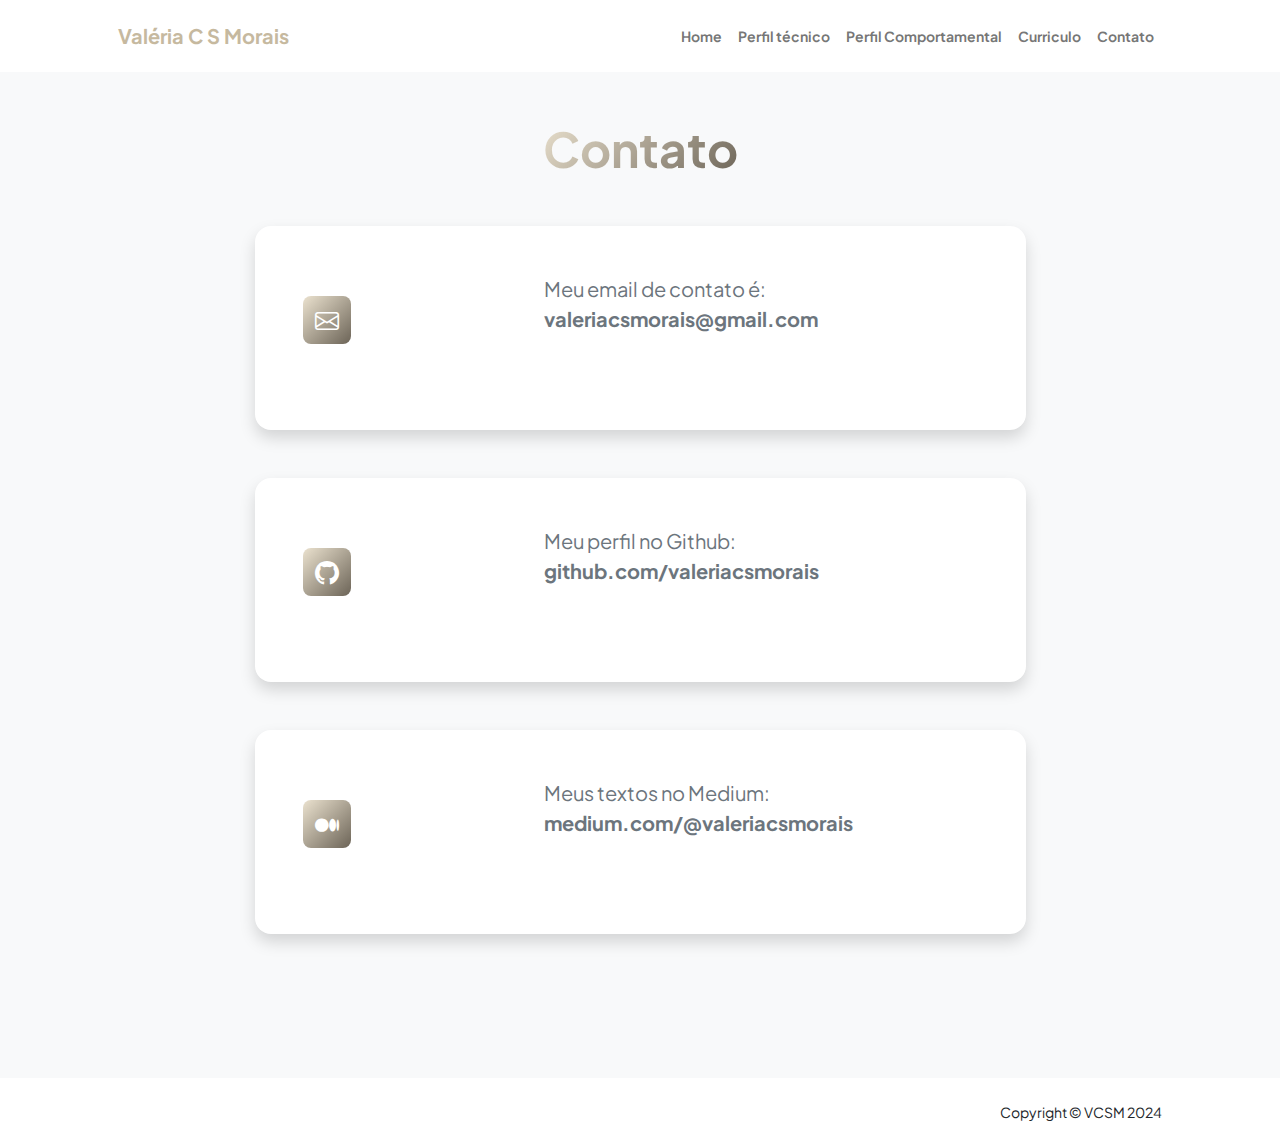
==== contact.html @ 137e3a03 "Portfólio Valeria C S Morais" ====
<!DOCTYPE html>
<html lang="en">
    <head>
        <meta charset="utf-8" />
        <meta name="viewport" content="width=device-width, initial-scale=1, shrink-to-fit=no" />
        <meta name="description" content />
        <meta name="author" content />
        <title>Perfil Desenvolvedora de Software - Valéria C S Morais</title>
        <!-- Favicon-->
        <link rel="icon" type="image/x-icon" href="assets/favicon.ico" />
        <!-- Custom Google font-->
        <link rel="preconnect" href="https://fonts.googleapis.com" />
        <link rel="preconnect" href="https://fonts.gstatic.com" crossorigin />
        <link href="https://fonts.googleapis.com/css2?family=Plus+Jakarta+Sans:wght@100;200;300;400;500;600;700;800;900&amp;display=swap" rel="stylesheet" />
        <!-- Bootstrap icons-->
        <link href="https://cdn.jsdelivr.net/npm/bootstrap-icons@1.8.1/font/bootstrap-icons.css" rel="stylesheet" />
        <!-- Core theme CSS (includes Bootstrap)-->
        <link href="css/styles.css" rel="stylesheet" />
    </head>
    <body class="d-flex flex-column bg-light">
        <main class="flex-shrink-0">
            <!-- Navigation-->
            <nav class="navbar navbar-expand-lg navbar-light bg-white py-3">
                <div class="container px-5">
                    <a class="navbar-brand" href="index.html"><span class="fw-bolder text-primary">Valéria C S Morais</span></a>
                    <button class="navbar-toggler" type="button" data-bs-toggle="collapse" data-bs-target="#navbarSupportedContent" aria-controls="navbarSupportedContent" aria-expanded="false" aria-label="Toggle navigation"><span class="navbar-toggler-icon"></span></button>
                    <div class="collapse navbar-collapse" id="navbarSupportedContent">
                        <ul class="navbar-nav ms-auto mb-2 mb-lg-0 small fw-bolder">
                            <li class="nav-item"><a class="nav-link" href="index.html">Home</a></li>
                            <li class="nav-item"><a class="nav-link" href="projects.html">Perfil técnico</a></li>
                            <li class="nav-item"><a class="nav-link" href="personal.html">Perfil Comportamental</a></li>
                            <li class="nav-item"><a class="nav-link" href="resume.html">Curriculo</a></li>
                            <li class="nav-item"><a class="nav-link" href="contact.html">Contato</a></li>
                        </ul>
                    </div>
                </div>
            </nav>
            <!-- Page content-->
            <section class="py-5">
                <div class="container px-5 mb-5">
                    <div class="text-center mb-5">
                        <div class="text-center mb-5">
                            <h1 class="display-5 fw-bolder mb-0"><span class="text-gradient d-inline">Contato</span></h1>
                        </div>
                    </div>
                    <div class="row gx-5 justify-content-center">
                        <div class="col-lg-11 col-xl-9 col-xxl-8">
                                <div class="card shadow border-0 rounded-4 mb-5">
                                    <div class="card-body p-5">
                                        <div class="row align-items-center gx-5">
                                            <div class="col text-lg-start mb-4 mb-lg-0">
                                                    <div class="feature text-center bg-primary bg-gradient-primary-to-secondary text-white rounded-3 mb-3"><i class="bi bi-envelope"></i></div>
                                            </div>
                                            <div class="col-lg-8">
                                                <div class="mb-5">
                                                    <p class="lead fw-normal text-muted mb-0">Meu email de contato é: <b>valeriacsmorais@gmail.com</b>
                                                </div>
                                            </div>
                                        </div>
                                    </div>
                                </div>
                            </div>
                        </div>
                        <div class="row gx-5 justify-content-center">
                            <div class="col-lg-11 col-xl-9 col-xxl-8">
                                    <div class="card shadow border-0 rounded-4 mb-5">
                                        <div class="card-body p-5">
                                            <div class="row align-items-center gx-5">
                                                <div class="col text-lg-start mb-4 mb-lg-0">
                                                        <div class="feature text-center bg-primary bg-gradient-primary-to-secondary text-white rounded-3 mb-3"><i class="bi bi-github"></i></div>
                                                </div>
                                                <div class="col-lg-8">
                                                    <div class="mb-5">
                                                        <p class="lead fw-normal text-muted mb-0">Meu perfil no Github: <b>github.com/valeriacsmorais</b>
                                                    </div>
                                                </div>
                                            </div>
                                        </div>
                                    </div>
                                </div>
                            </div>
                            <div class="row gx-5 justify-content-center">
                                <div class="col-lg-11 col-xl-9 col-xxl-8">
                                        <div class="card shadow border-0 rounded-4 mb-5">
                                            <div class="card-body p-5">
                                                <div class="row align-items-center gx-5">
                                                    <div class="col text-lg-start mb-4 mb-lg-0">
                                                            <div class="feature text-center bg-primary bg-gradient-primary-to-secondary text-white rounded-3 mb-3"><i class="bi bi-medium"></i></div>
                                                    </div>
                                                    <div class="col-lg-8">
                                                        <div class="mb-5">
                                                            <p class="lead fw-normal text-muted mb-0">Meus textos no Medium: <b>medium.com/@valeriacsmorais</b>
                                                        </div>
                                                    </div>
                                                </div>
                                            </div>
                                        </div>
                                    </div>
                                </div>
                            </div>       
                    </div>                
                </div>
            </section>
        </main>
        <!-- Footer-->
        <footer class="bg-white py-4 mt-auto">
            <div class="container px-5">
                <div class="row align-items-center justify-content-between flex-column flex-sm-row">
                    <div class="col-auto"></div>
                    <div class="col-auto"><div class="small m-0">Copyright &copy; VCSM 2024</div></div>
                </div>
            </div>
        </footer>
        <!-- Bootstrap core JS-->
        <script src="https://cdn.jsdelivr.net/npm/bootstrap@5.2.3/dist/js/bootstrap.bundle.min.js"></script>
        <!-- Core theme JS-->
        <script src="js/scripts.js"></script>
    </body>
</html>
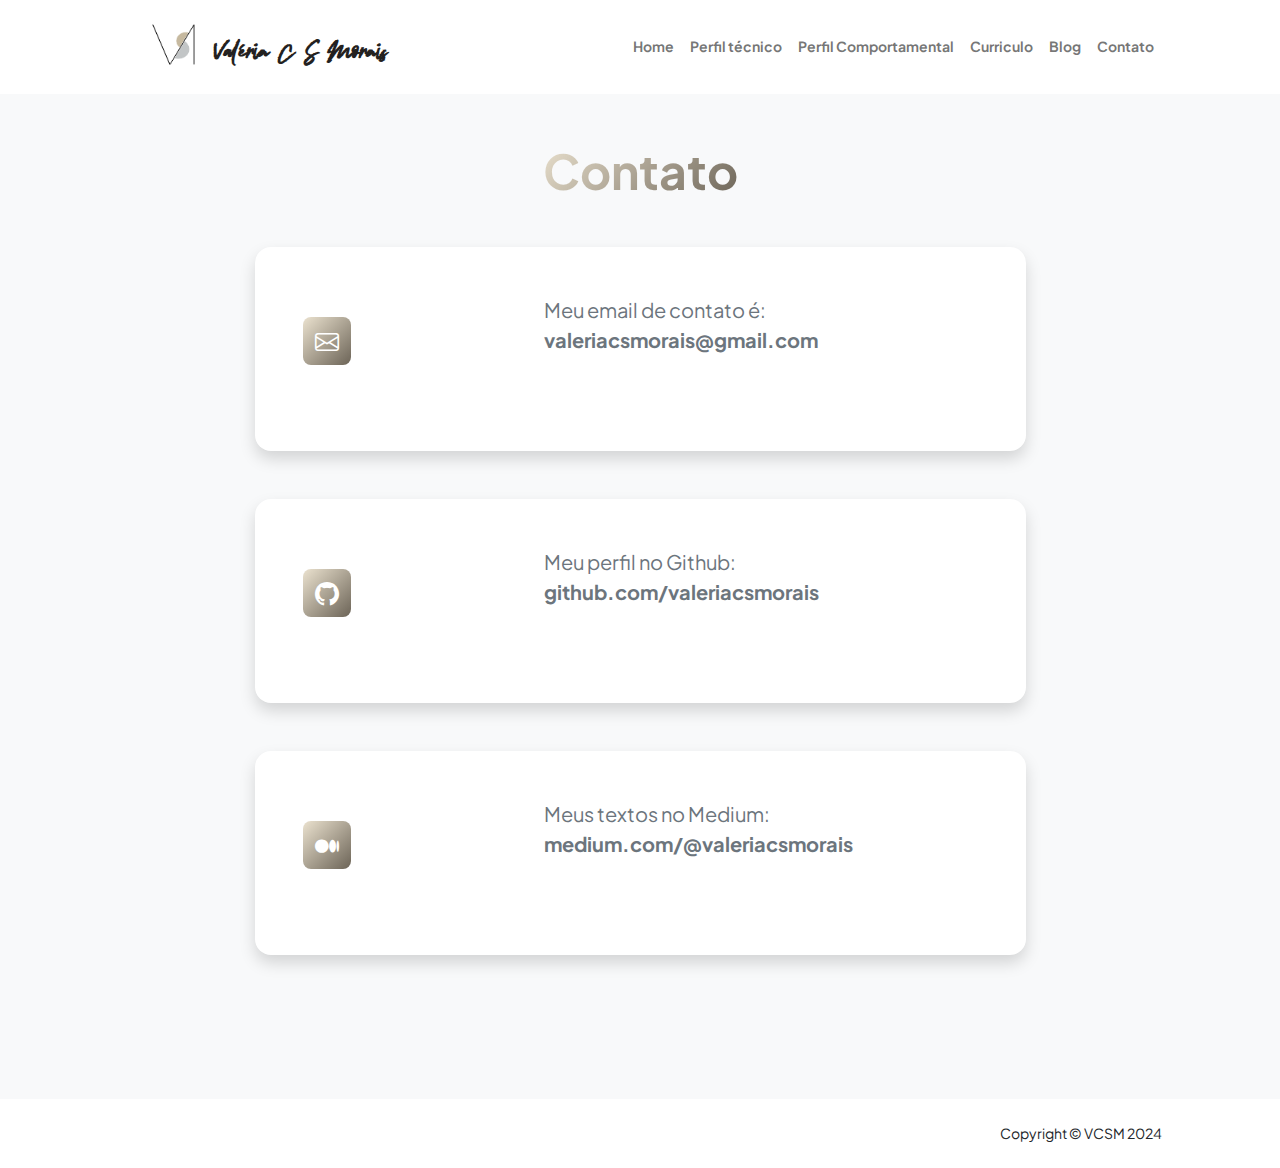
==== commit b0d48e39: "Alterações no layout" ====
--- a/contact.html
+++ b/contact.html
@@ -22,7 +22,7 @@
             <!-- Navigation-->
             <nav class="navbar navbar-expand-lg navbar-light bg-white py-3">
                 <div class="container px-5">
-                    <a class="navbar-brand" href="index.html"><span class="fw-bolder text-primary">Valéria C S Morais</span></a>
+                    <a class="navbar-brand" href="index.html"><span class="fw-bolder text-primary-brand"><img class="logo-img" src="assets/avatar-vcsm.png" alt="..." />Valéria C S Morais</span></a>
                     <button class="navbar-toggler" type="button" data-bs-toggle="collapse" data-bs-target="#navbarSupportedContent" aria-controls="navbarSupportedContent" aria-expanded="false" aria-label="Toggle navigation"><span class="navbar-toggler-icon"></span></button>
                     <div class="collapse navbar-collapse" id="navbarSupportedContent">
                         <ul class="navbar-nav ms-auto mb-2 mb-lg-0 small fw-bolder">
@@ -30,6 +30,7 @@
                             <li class="nav-item"><a class="nav-link" href="projects.html">Perfil técnico</a></li>
                             <li class="nav-item"><a class="nav-link" href="personal.html">Perfil Comportamental</a></li>
                             <li class="nav-item"><a class="nav-link" href="resume.html">Curriculo</a></li>
+                            <li class="nav-item"><a class="nav-link" target="_blank" href="https://medium.com/valeriacsmorais">Blog</a></li>                            
                             <li class="nav-item"><a class="nav-link" href="contact.html">Contato</a></li>
                         </ul>
                     </div>
